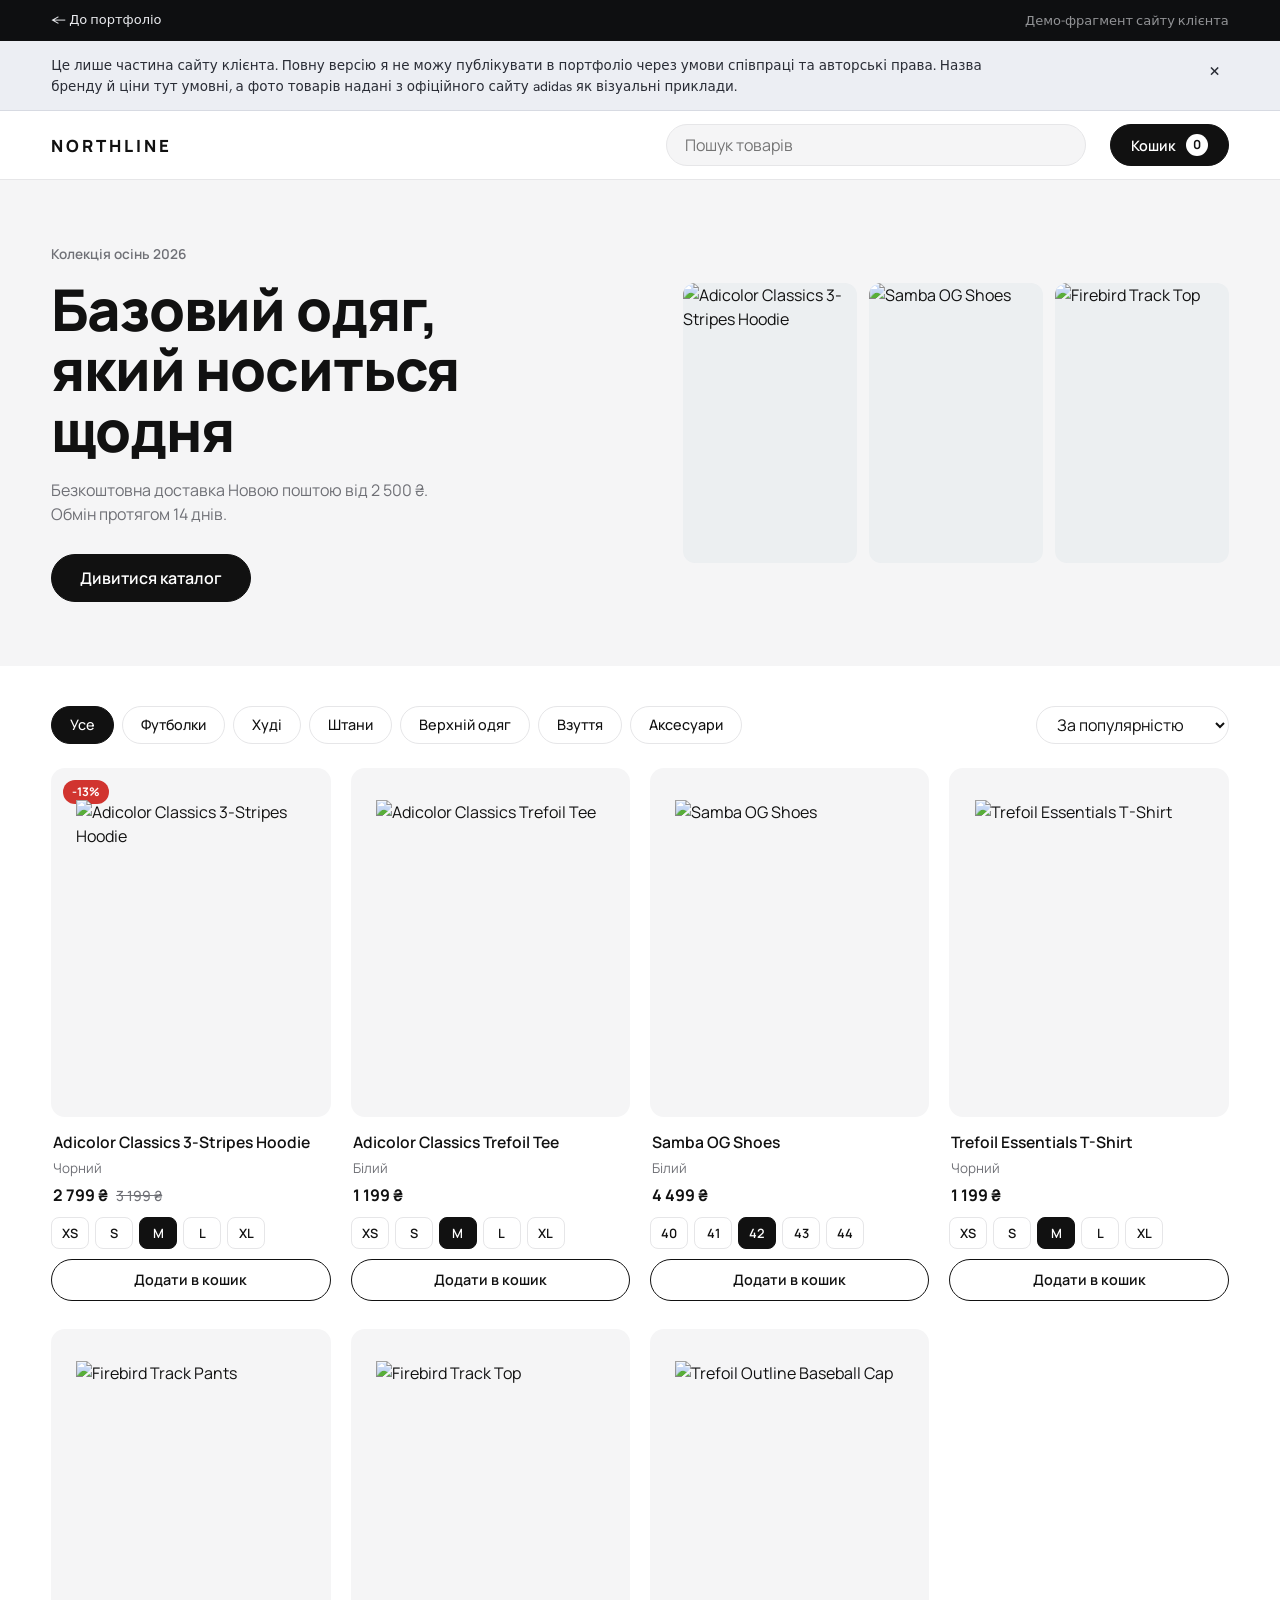
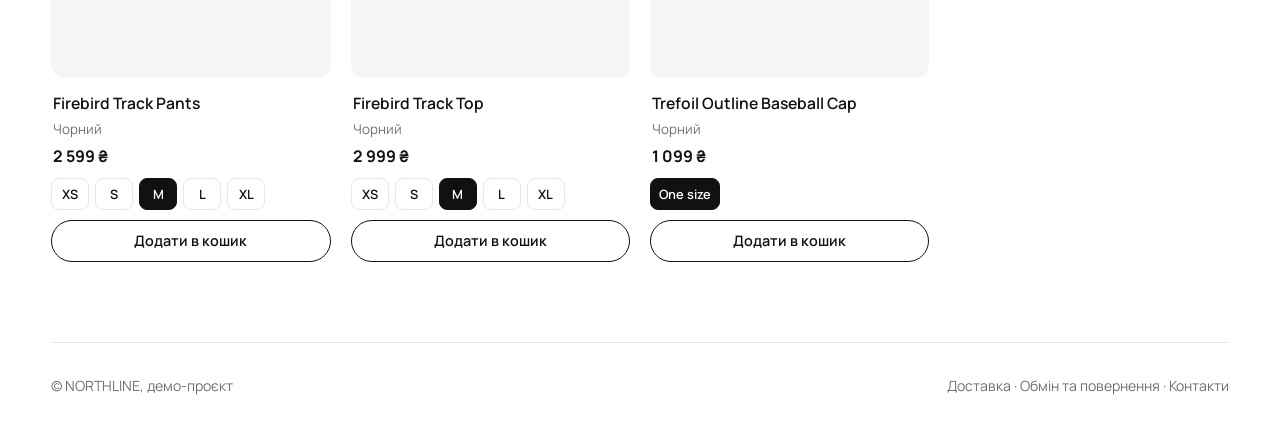
==== projects/shop.html @ 7f441cb2 "Add files via upload" ====
<!DOCTYPE html>
<html lang="uk">
<head>
<meta charset="UTF-8">
<meta name="viewport" content="width=device-width, initial-scale=1">
<title>NORTHLINE — інтернет-магазин одягу (демо-фрагмент)</title>
<link rel="preconnect" href="https://fonts.googleapis.com">
<link rel="preconnect" href="https://fonts.gstatic.com" crossorigin>
<link href="https://fonts.googleapis.com/css2?family=Hanken+Grotesk:wght@400;500;600&family=Manrope:wght@400;500;600;700;800&display=swap" rel="stylesheet">
<link rel="stylesheet" href="../css/demo.css">
<link rel="stylesheet" href="../css/shop.css">
</head>
<body>

<div class="demo-bar"><a href="../index.html#projects">← До портфоліо</a><span>Демо-фрагмент сайту клієнта</span></div>
<div class="demo-note" id="demoNote">
  <p>Це лише частина сайту клієнта. Повну версію я не можу публікувати в портфоліо через умови співпраці та авторські права. Назва бренду й ціни тут умовні, а фото товарів надані з офіційного сайту adidas як візуальні приклади.</p>
  <button data-close-note aria-label="Закрити">×</button>
</div>

<header class="shop-head">
  <div class="inner">
    <a class="logo" href="#">NORTHLINE</a>
    <label class="search"><span class="sr">Пошук</span><input type="search" id="q" placeholder="Пошук товарів"></label>
    <button class="cart-btn" id="openCart" aria-label="Відкрити кошик">Кошик <b id="cartCount">0</b></button>
  </div>
</header>

<section class="banner">
  <div class="inner">
    <div>
      <p class="kicker">Колекція осінь 2026</p>
      <h1>Базовий одяг,<br>який носиться щодня</h1>
      <p class="sub">Безкоштовна доставка Новою поштою від 2 500 ₴. Обмін протягом 14 днів.</p>
      <a href="#catalog" class="shop-btn">Дивитися каталог</a>
    </div>
    <div class="banner-art" id="bannerArt" aria-hidden="true"></div>
  </div>
</section>

<main class="inner" id="catalog">
  <div class="toolbar">
    <div class="cats" id="cats" role="tablist"></div>
    <label class="sort">
      <span class="sr">Сортування</span>
      <select id="sort">
        <option value="pop">За популярністю</option>
        <option value="asc">Спочатку дешевші</option>
        <option value="desc">Спочатку дорожчі</option>
      </select>
    </label>
  </div>
  <div class="grid" id="grid"></div>
  <p class="empty" id="empty" hidden>Нічого не знайдено. Спробуйте змінити запит.</p>
</main>

<footer class="shop-foot inner">
  <span>© NORTHLINE, демо-проєкт</span>
  <span>Доставка · Обмін та повернення · Контакти</span>
</footer>

<!-- Кошик -->
<div class="overlay" id="overlay"></div>
<aside class="drawer" id="drawer" aria-label="Кошик" aria-hidden="true">
  <div class="drawer-head"><h2>Кошик</h2><button id="closeCart" aria-label="Закрити кошик">×</button></div>
  <div class="ship">
    <div class="ship-txt" id="shipTxt"></div>
    <div class="ship-bar"><i id="shipBar"></i></div>
  </div>
  <ul class="items" id="items"></ul>
  <div class="drawer-foot">
    <div class="total"><span>Разом</span><b id="total">0 ₴</b></div>
    <button class="shop-btn full" id="checkout">Оформити замовлення</button>
  </div>
</aside>
<div class="toast" id="toast" role="status"></div>
<div class="product-modal" id="productModal" aria-hidden="true">
  <div class="product-dialog" role="dialog" aria-modal="true" aria-labelledby="productTitle">
    <button class="product-close" id="closeProduct" aria-label="Закрити перегляд товару">×</button>
    <div class="product-gallery">
      <div class="product-main"><img id="productMainImage" src="" alt=""></div>
      <div class="product-thumbs" id="productThumbs" aria-label="Додаткові фото товару"></div>
    </div>
    <div class="product-info">
      <p class="product-label" id="productLabel"></p>
      <h2 id="productTitle"></h2>
      <p class="product-price" id="productPrice"></p>
      <p class="product-size-label">Оберіть розмір</p>
      <div class="product-sizes" id="productSizes"></div>
      <button class="shop-btn full" id="addFromProduct">Додати в кошик</button>
    </div>
  </div>
</div>

<script src="../js/art.js"></script>
<script src="../js/demo.js"></script>
<script src="../js/shop.js"></script>
</body>
</html>
---- css/demo.css ----
/* Спільні стилі для демо-сторінок проєктів */
.demo-bar{position:sticky;top:0;z-index:200;display:flex;align-items:center;justify-content:space-between;gap:16px;padding:12px 4%;background:#0e0f11;color:#e9eaee;font:500 13px/1.2 'Hanken Grotesk',system-ui,sans-serif}
.demo-bar a{display:inline-flex;gap:8px;align-items:center;color:#e9eaee;border-bottom:1px solid transparent;transition:border-color .2s}
.demo-bar a:hover{border-color:#e9eaee}
.demo-bar span{opacity:.6}
.demo-note{position:relative;display:flex;gap:16px;align-items:flex-start;padding:14px 4%;background:#eceef3;color:#2a2d36;font:400 13.5px/1.55 'Hanken Grotesk',system-ui,sans-serif;border-bottom:1px solid #d7dae2}
.demo-note p{max-width:960px}
.demo-note button{margin-left:auto;flex:none;width:28px;height:28px;border:0;border-radius:50%;background:transparent;color:#2a2d36;font-size:20px;line-height:1;cursor:pointer}
.demo-note button:hover{background:rgba(0,0,0,.08)}
.demo-note.hide{display:none}
.demo-end{padding:48px 4%;text-align:center;font:400 14px/1.6 'Hanken Grotesk',system-ui,sans-serif;color:#777}
.demo-end a{color:inherit;border-bottom:1px solid currentColor}
@media(max-width:640px){.demo-bar span{display:none}}
---- css/shop.css ----
:root{--ink:#111;--muted:#6f7076;--line:#e6e6e8;--bg:#fff;--soft:#f5f5f6;--accent:#111;--sale:#d1342f}
*{box-sizing:border-box;margin:0;padding:0}
body{font-family:'Manrope',system-ui,sans-serif;color:var(--ink);background:var(--bg);line-height:1.5}
a{color:inherit;text-decoration:none}
button,input,select{font:inherit;color:inherit}
svg{display:block;width:100%;height:100%}
.inner{width:min(1240px,92%);margin-inline:auto}
.sr{position:absolute;width:1px;height:1px;overflow:hidden;clip:rect(0 0 0 0)}

.shop-head{position:sticky;top:44px;z-index:50;background:rgba(255,255,255,.92);backdrop-filter:blur(10px);border-bottom:1px solid var(--line)}
.shop-head .inner{display:flex;align-items:center;gap:24px;height:68px}
.logo{font-weight:800;letter-spacing:.18em;font-size:1.05rem}
.search{flex:1;max-width:420px;margin-left:auto}
.search input{width:100%;height:42px;border:1px solid var(--line);border-radius:99px;padding:0 18px;background:var(--soft);outline:none;transition:border-color .2s}
.search input:focus{border-color:var(--ink);background:#fff}
.cart-btn{height:42px;padding:0 20px;border-radius:99px;border:1px solid var(--ink);background:var(--ink);color:#fff;font-weight:600;font-size:.9rem;cursor:pointer;display:inline-flex;gap:10px;align-items:center}
.cart-btn b{background:#fff;color:var(--ink);min-width:22px;height:22px;border-radius:99px;display:grid;place-items:center;font-size:.78rem}

.banner{background:var(--soft)}
.banner .inner{display:grid;grid-template-columns:1.1fr 1fr;align-items:center;gap:32px;padding:64px 0}
.kicker{font-size:.85rem;font-weight:600;color:var(--muted);margin-bottom:14px}
.banner h1{font-size:clamp(2rem,4.6vw,3.6rem);font-weight:800;line-height:1.05;letter-spacing:-.02em;margin-bottom:18px}
.sub{color:var(--muted);max-width:42ch;margin-bottom:28px}
.shop-btn{display:inline-flex;align-items:center;justify-content:center;height:48px;padding:0 28px;border-radius:99px;background:var(--ink);color:#fff;border:1px solid var(--ink);font-weight:600;cursor:pointer;transition:background .2s,color .2s}
.shop-btn:hover{background:#fff;color:var(--ink)}
.shop-btn.full{width:100%}
.banner-art{display:flex;justify-content:center;gap:12px;height:280px;overflow:hidden}
.banner-art>div{flex:1 1 0;min-width:0;height:100%;overflow:hidden;border-radius:12px;background:#eceff1}
.banner-art img{display:block;width:100%;height:100%;object-fit:contain}

.toolbar{display:flex;gap:20px;align-items:center;justify-content:space-between;flex-wrap:wrap;padding:40px 0 24px}
.cats{display:flex;gap:8px;flex-wrap:wrap}
.cats button{height:38px;padding:0 18px;border-radius:99px;border:1px solid var(--line);background:#fff;font-weight:500;font-size:.9rem;cursor:pointer;transition:.2s}
.cats button:hover{border-color:var(--ink)}
.cats button.on{background:var(--ink);color:#fff;border-color:var(--ink)}
.sort select{height:38px;border:1px solid var(--line);border-radius:99px;padding:0 16px;background:#fff;cursor:pointer}

.grid{display:grid;grid-template-columns:repeat(4,1fr);gap:28px 20px}
.card{display:flex;flex-direction:column;min-width:0}
.product-view{border:0;background:transparent;text-align:left;cursor:pointer}
.pic{position:relative;aspect-ratio:4/5;background:var(--soft);border-radius:14px;overflow:hidden;padding:8% 10%}
.pic img{position:absolute;inset:9%;width:82%;height:82%;object-fit:contain}
.line .th img{position:absolute;inset:0;width:100%;height:100%;object-fit:cover}
.line .th{position:relative}
.pic .badge{position:absolute;top:12px;left:12px;background:var(--sale);color:#fff;font-size:.74rem;font-weight:700;padding:3px 9px;border-radius:99px}
.pic svg{transition:transform .6s cubic-bezier(.2,.7,.2,1)}
.card:hover .pic img,.product-view:focus-visible .pic img{transform:scale(1.04)}
.pic img{transition:transform .3s ease}
.product-view:focus-visible{outline:2px solid var(--ink);outline-offset:4px;border-radius:14px}
.meta{padding:14px 2px 0;display:flex;flex-direction:column;gap:3px}
.meta h3{font-size:.98rem;font-weight:600}
.meta .col{font-size:.84rem;color:var(--muted)}
.price{font-weight:700;margin-top:2px}
.price s{color:var(--muted);font-weight:500;margin-left:8px;font-size:.88rem}
.sizes{display:flex;gap:6px;flex-wrap:wrap;margin:10px 0}
.sizes button{min-width:38px;height:32px;padding:0 8px;border:1px solid var(--line);border-radius:8px;background:#fff;font-size:.8rem;font-weight:600;cursor:pointer;transition:.15s}
.sizes button:hover{border-color:var(--ink)}
.sizes button.on{background:var(--ink);color:#fff;border-color:var(--ink)}
.add{height:42px;border-radius:99px;border:1px solid var(--ink);background:#fff;font-weight:600;font-size:.9rem;cursor:pointer;transition:.2s}
.add:hover{background:var(--ink);color:#fff}
.empty{padding:60px 0;text-align:center;color:var(--muted)}

.shop-foot{display:flex;justify-content:space-between;gap:16px;flex-wrap:wrap;margin-top:80px;padding:32px 0;border-top:1px solid var(--line);color:var(--muted);font-size:.88rem}

/* Drawer */
.overlay{position:fixed;inset:0;background:rgba(0,0,0,.4);opacity:0;pointer-events:none;transition:opacity .3s;z-index:300}
.overlay.on{opacity:1;pointer-events:auto}
.drawer{position:fixed;top:0;right:0;bottom:0;width:min(440px,100%);background:#fff;z-index:301;display:flex;flex-direction:column;transform:translateX(100%);transition:transform .35s cubic-bezier(.2,.7,.2,1)}
.drawer.on{transform:none}
.drawer-head{display:flex;justify-content:space-between;align-items:center;padding:22px 24px;border-bottom:1px solid var(--line)}
.drawer-head h2{font-size:1.2rem}
.drawer-head button{width:36px;height:36px;border-radius:50%;border:1px solid var(--line);background:#fff;font-size:1.3rem;cursor:pointer}
.ship{padding:16px 24px;background:var(--soft);font-size:.86rem}
.ship-bar{height:4px;background:#dcdce0;border-radius:4px;margin-top:8px;overflow:hidden}
.ship-bar i{display:block;height:100%;width:0;background:var(--ink);transition:width .4s}
.items{list-style:none;flex:1;overflow:auto;padding:8px 24px}
.items .none{padding:48px 0;text-align:center;color:var(--muted)}
.line{display:grid;grid-template-columns:76px 1fr;gap:14px;padding:16px 0;border-bottom:1px solid var(--line)}
.line .th{background:var(--soft);border-radius:10px;padding:6px;aspect-ratio:1}
.line h4{font-size:.95rem;font-weight:600}
.line small{color:var(--muted)}
.line .row{display:flex;justify-content:space-between;align-items:center;margin-top:8px}
.qty{display:inline-flex;align-items:center;border:1px solid var(--line);border-radius:99px}
.qty button{width:30px;height:30px;border:0;background:transparent;font-size:1rem;cursor:pointer}
.qty span{min-width:22px;text-align:center;font-size:.9rem;font-weight:600}
.rm{border:0;background:none;color:var(--muted);font-size:.8rem;cursor:pointer;text-decoration:underline;margin-left:10px}
.drawer-foot{padding:20px 24px 24px;border-top:1px solid var(--line)}
.total{display:flex;justify-content:space-between;font-size:1.1rem;margin-bottom:16px}

.toast{position:fixed;left:50%;bottom:28px;transform:translate(-50%,20px);background:var(--ink);color:#fff;padding:13px 22px;border-radius:99px;font-size:.9rem;opacity:0;pointer-events:none;transition:.3s;z-index:400;max-width:90%;text-align:center}
.toast.on{opacity:1;transform:translate(-50%,0)}

/* Product details */
.product-modal{position:fixed;inset:0;z-index:500;display:grid;place-items:center;padding:24px;background:rgba(17,17,17,.52);opacity:0;pointer-events:none;transition:opacity .25s}
.product-modal.on{opacity:1;pointer-events:auto}
.product-dialog{position:relative;display:grid;grid-template-columns:minmax(0,1.2fr) minmax(260px,.8fr);gap:32px;width:min(940px,100%);max-height:min(760px,calc(100vh - 48px));overflow:auto;padding:32px;background:#fff;border-radius:20px;box-shadow:0 24px 80px rgba(0,0,0,.24)}
.product-close{position:absolute;top:14px;right:14px;z-index:1;width:38px;height:38px;border:1px solid var(--line);border-radius:50%;background:#fff;font-size:1.45rem;line-height:1;cursor:pointer}
.product-main{aspect-ratio:1;background:var(--soft);border-radius:14px;overflow:hidden}
.product-main img{display:block;width:100%;height:100%;object-fit:contain;padding:8%}
.product-thumbs{display:flex;gap:10px;margin-top:12px}
.product-thumbs button{width:70px;aspect-ratio:1;border:1px solid var(--line);border-radius:9px;background:var(--soft);overflow:hidden;cursor:pointer}
.product-thumbs button.on{border:2px solid var(--ink)}
.product-thumbs img{display:block;width:100%;height:100%;object-fit:contain;padding:5px}
.product-info{display:flex;flex-direction:column;align-items:stretch;justify-content:center}
.product-label,.product-size-label{color:var(--muted);font-size:.9rem}
.product-info h2{margin:7px 0;font-size:clamp(1.4rem,3vw,2rem);line-height:1.15}
.product-price{font-size:1.25rem;font-weight:800;margin:4px 0 24px}
.product-size-label{margin-bottom:9px}
.product-sizes{display:flex;flex-wrap:wrap;gap:8px;margin-bottom:24px}
.product-sizes button{min-width:42px;height:36px;padding:0 10px;border:1px solid var(--line);border-radius:8px;background:#fff;font-size:.84rem;font-weight:600;cursor:pointer}
.product-sizes button.on{border-color:var(--ink);background:var(--ink);color:#fff}

@media(max-width:1000px){.grid{grid-template-columns:repeat(3,1fr)}}
@media(max-width:760px){
  .grid{grid-template-columns:repeat(2,1fr);gap:24px 14px}
  .banner .inner{grid-template-columns:1fr;padding:44px 0}
  .banner-art{height:200px}
  .search{display:none}
  .cart-btn{margin-left:auto}
  .product-modal{padding:12px}
  .product-dialog{grid-template-columns:1fr;gap:20px;max-height:calc(100vh - 24px);padding:48px 20px 20px}
  .product-main{max-height:45vh}
}
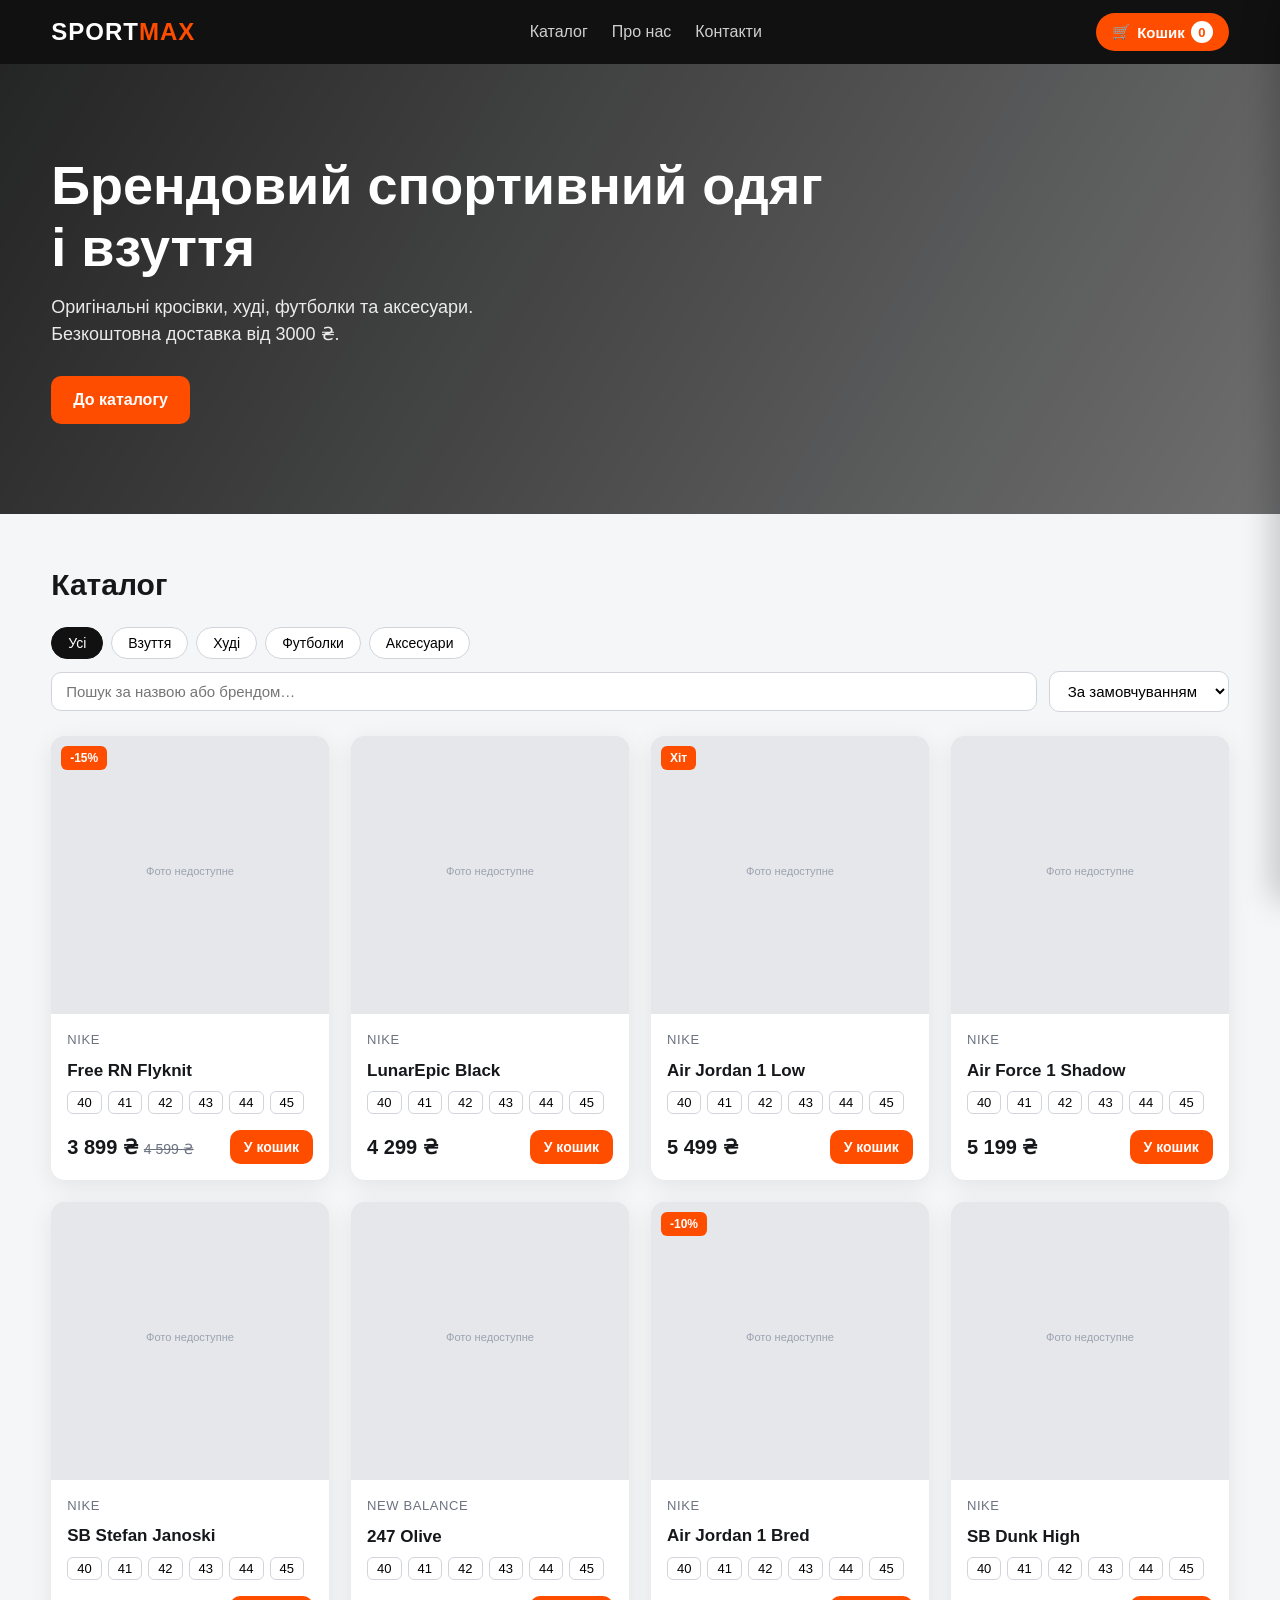
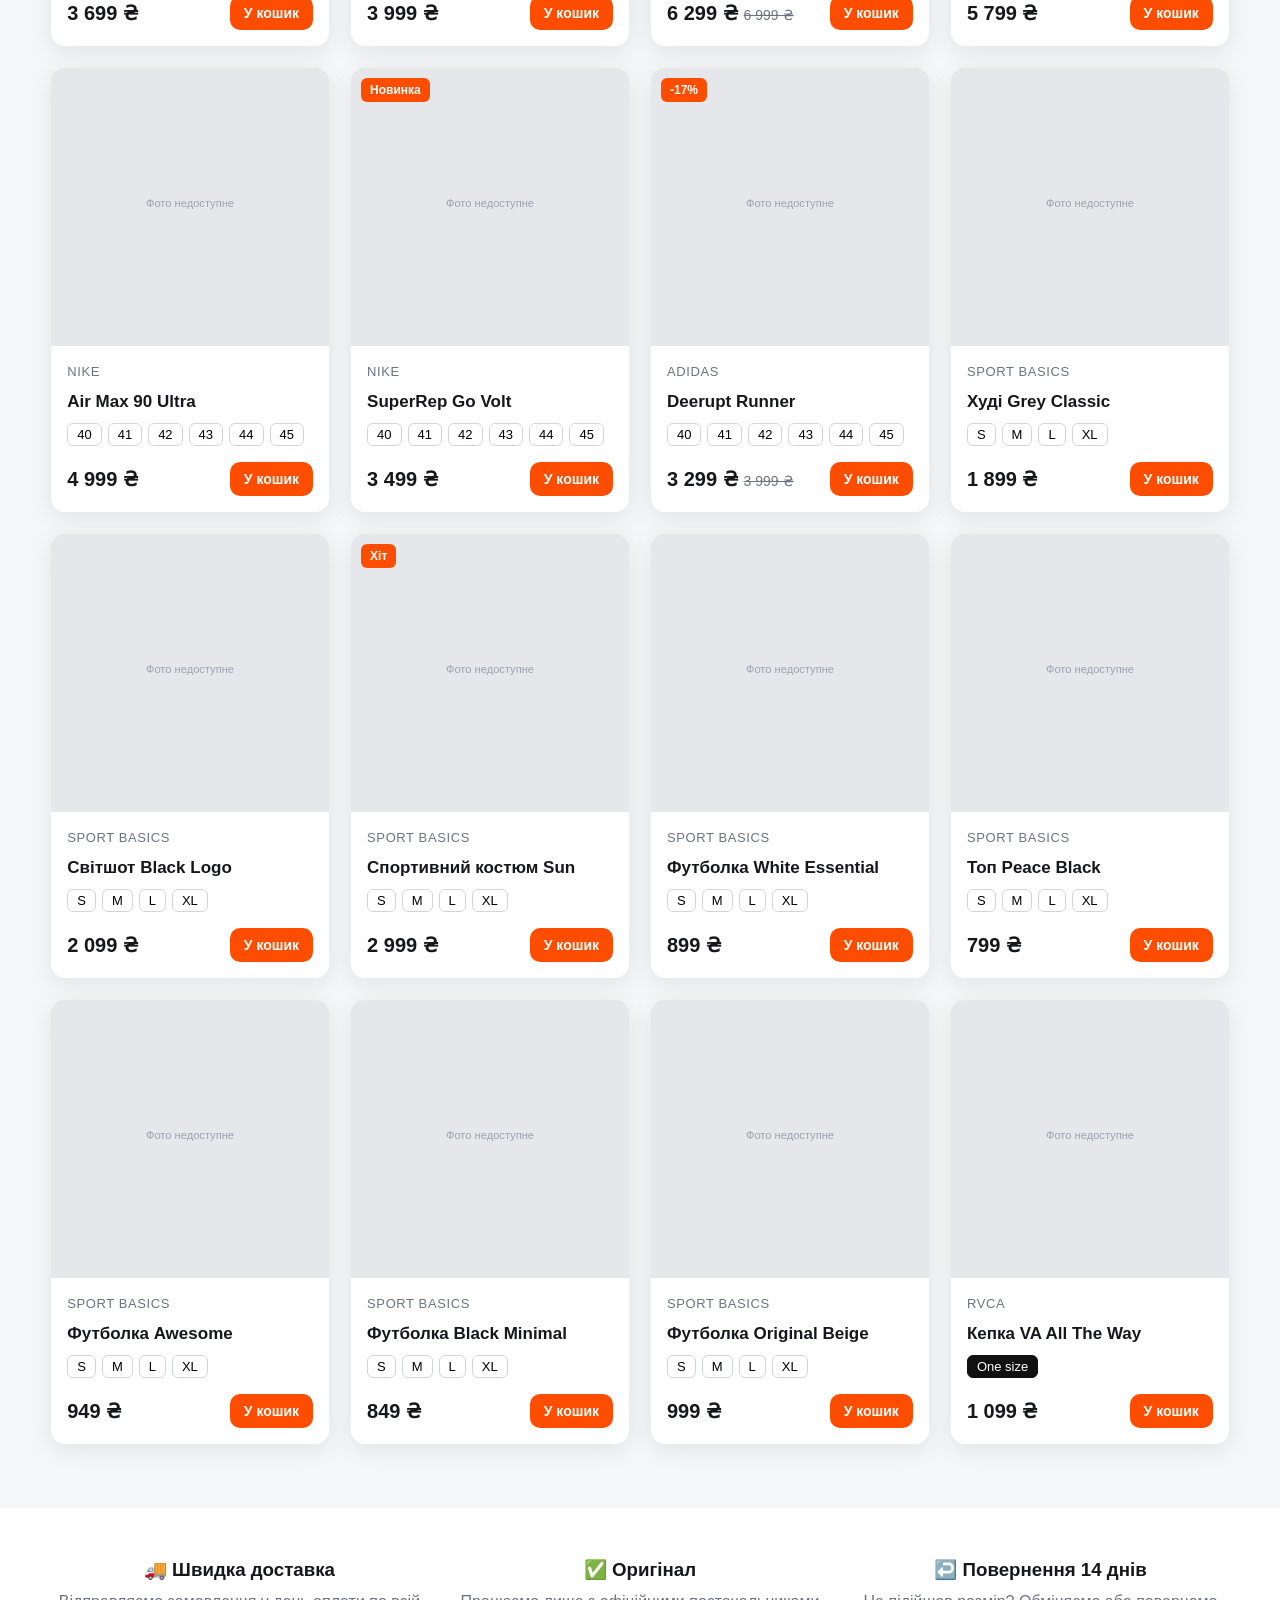
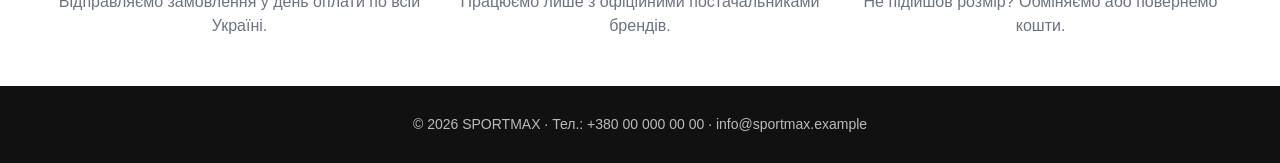
==== commit 84942d4d: "Refactor shop.html for SPORTMAX branding" ====
--- a/projects/shop.html
+++ b/projects/shop.html
@@ -1,99 +1,92 @@
 <!DOCTYPE html>
 <html lang="uk">
 <head>
-<meta charset="UTF-8">
-<meta name="viewport" content="width=device-width, initial-scale=1">
-<title>NORTHLINE — інтернет-магазин одягу (демо-фрагмент)</title>
-<link rel="preconnect" href="https://fonts.googleapis.com">
-<link rel="preconnect" href="https://fonts.gstatic.com" crossorigin>
-<link href="https://fonts.googleapis.com/css2?family=Hanken+Grotesk:wght@400;500;600&family=Manrope:wght@400;500;600;700;800&display=swap" rel="stylesheet">
-<link rel="stylesheet" href="../css/demo.css">
-<link rel="stylesheet" href="../css/shop.css">
+  <meta charset="UTF-8">
+  <meta name="viewport" content="width=device-width, initial-scale=1">
+  <title>SPORTMAX — брендовий спортивний одяг</title>
+  <link rel="stylesheet" href="../css/demo.css">
+  <link rel="stylesheet" href="../css/shop.css">
 </head>
 <body>
+  <header class="header">
+    <div class="container header__inner">
+      <a href="#" class="logo">SPORT<span>MAX</span></a>
+      <nav class="nav">
+        <a href="#catalog">Каталог</a>
+        <a href="#about">Про нас</a>
+        <a href="#contacts">Контакти</a>
+      </nav>
+      <button class="cart-btn" id="openCart" aria-label="Відкрити кошик">
+        🛒 <span>Кошик</span> <b id="cartCount">0</b>
+      </button>
+    </div>
+  </header>
 
-<div class="demo-bar"><a href="../index.html#projects">← До портфоліо</a><span>Демо-фрагмент сайту клієнта</span></div>
-<div class="demo-note" id="demoNote">
-  <p>Це лише частина сайту клієнта. Повну версію я не можу публікувати в портфоліо через умови співпраці та авторські права. Назва бренду й ціни тут умовні, а фото товарів надані з офіційного сайту adidas як візуальні приклади.</p>
-  <button data-close-note aria-label="Закрити">×</button>
-</div>
+  <section class="hero">
+    <div class="container hero__inner">
+      <h1>Брендовий спортивний одяг <br>і взуття</h1>
+      <p>Оригінальні кросівки, худі, футболки та аксесуари. Безкоштовна доставка від 3000 ₴.</p>
+      <a href="#catalog" class="btn btn--primary">До каталогу</a>
+    </div>
+  </section>
 
-<header class="shop-head">
-  <div class="inner">
-    <a class="logo" href="#">NORTHLINE</a>
-    <label class="search"><span class="sr">Пошук</span><input type="search" id="q" placeholder="Пошук товарів"></label>
-    <button class="cart-btn" id="openCart" aria-label="Відкрити кошик">Кошик <b id="cartCount">0</b></button>
-  </div>
-</header>
+  <main class="container" id="catalog">
+    <h2 class="section-title">Каталог</h2>
 
-<section class="banner">
-  <div class="inner">
-    <div>
-      <p class="kicker">Колекція осінь 2026</p>
-      <h1>Базовий одяг,<br>який носиться щодня</h1>
-      <p class="sub">Безкоштовна доставка Новою поштою від 2 500 ₴. Обмін протягом 14 днів.</p>
-      <a href="#catalog" class="shop-btn">Дивитися каталог</a>
+    <div class="toolbar">
+      <div class="filters" id="filters"></div>
+      <input type="search" id="search" placeholder="Пошук за назвою або брендом…">
+      <select id="sort">
+        <option value="default">За замовчуванням</option>
+        <option value="asc">Ціна: від низької</option>
+        <option value="desc">Ціна: від високої</option>
+        <option value="name">За назвою</option>
+      </select>
     </div>
-    <div class="banner-art" id="bannerArt" aria-hidden="true"></div>
-  </div>
-</section>
 
-<main class="inner" id="catalog">
-  <div class="toolbar">
-    <div class="cats" id="cats" role="tablist"></div>
-    <label class="sort">
-      <span class="sr">Сортування</span>
-      <select id="sort">
-        <option value="pop">За популярністю</option>
-        <option value="asc">Спочатку дешевші</option>
-        <option value="desc">Спочатку дорожчі</option>
-      </select>
-    </label>
-  </div>
-  <div class="grid" id="grid"></div>
-  <p class="empty" id="empty" hidden>Нічого не знайдено. Спробуйте змінити запит.</p>
-</main>
+    <div class="grid" id="products"></div>
+    <p class="empty" id="empty" hidden>Нічого не знайдено 😕</p>
+  </main>
 
-<footer class="shop-foot inner">
-  <span>© NORTHLINE, демо-проєкт</span>
-  <span>Доставка · Обмін та повернення · Контакти</span>
-</footer>
+  <section class="about" id="about">
+    <div class="container about__grid">
+      <div><h3>🚚 Швидка доставка</h3><p>Відправляємо замовлення у день оплати по всій Україні.</p></div>
+      <div><h3>✅ Оригінал</h3><p>Працюємо лише з офіційними постачальниками брендів.</p></div>
+      <div><h3>↩️ Повернення 14 днів</h3><p>Не підійшов розмір? Обміняємо або повернемо кошти.</p></div>
+    </div>
+  </section>
 
-<!-- Кошик -->
-<div class="overlay" id="overlay"></div>
-<aside class="drawer" id="drawer" aria-label="Кошик" aria-hidden="true">
-  <div class="drawer-head"><h2>Кошик</h2><button id="closeCart" aria-label="Закрити кошик">×</button></div>
-  <div class="ship">
-    <div class="ship-txt" id="shipTxt"></div>
-    <div class="ship-bar"><i id="shipBar"></i></div>
-  </div>
-  <ul class="items" id="items"></ul>
-  <div class="drawer-foot">
-    <div class="total"><span>Разом</span><b id="total">0 ₴</b></div>
-    <button class="shop-btn full" id="checkout">Оформити замовлення</button>
-  </div>
-</aside>
-<div class="toast" id="toast" role="status"></div>
-<div class="product-modal" id="productModal" aria-hidden="true">
-  <div class="product-dialog" role="dialog" aria-modal="true" aria-labelledby="productTitle">
-    <button class="product-close" id="closeProduct" aria-label="Закрити перегляд товару">×</button>
-    <div class="product-gallery">
-      <div class="product-main"><img id="productMainImage" src="" alt=""></div>
-      <div class="product-thumbs" id="productThumbs" aria-label="Додаткові фото товару"></div>
+  <footer class="footer" id="contacts">
+    <div class="container">
+      <p>© <span id="year"></span> SPORTMAX · Тел.: +380 00 000 00 00 · info@sportmax.example</p>
     </div>
-    <div class="product-info">
-      <p class="product-label" id="productLabel"></p>
-      <h2 id="productTitle"></h2>
-      <p class="product-price" id="productPrice"></p>
-      <p class="product-size-label">Оберіть розмір</p>
-      <div class="product-sizes" id="productSizes"></div>
-      <button class="shop-btn full" id="addFromProduct">Додати в кошик</button>
+  </footer>
+
+  <div class="overlay" id="overlay" hidden></div>
+
+  <aside class="cart" id="cart" aria-hidden="true">
+    <div class="cart__head">
+      <h3>Ваш кошик</h3>
+      <button class="icon-btn" id="closeCart" aria-label="Закрити">✕</button>
+    </div>
+    <div class="cart__items" id="cartItems"></div>
+    <div class="cart__foot">
+      <div class="cart__total">Разом: <b id="cartTotal">0 ₴</b></div>
+      <button class="btn btn--primary btn--block" id="checkoutBtn">Оформити замовлення</button>
+      <button class="btn btn--ghost btn--block" id="clearCart">Очистити кошик</button>
+    </div>
+  </aside>
+
+  <div class="modal" id="modal" hidden>
+    <div class="modal__box">
+      <button class="icon-btn modal__close" id="closeModal" aria-label="Закрити">✕</button>
+      <div id="modalContent"></div>
     </div>
   </div>
-</div>
 
-<script src="../js/art.js"></script>
-<script src="../js/demo.js"></script>
-<script src="../js/shop.js"></script>
+  <div class="toast" id="toast" role="status"></div>
+
+  <script src="../js/demo.js"></script>
+  <script src="../js/shop.js"></script>
 </body>
 </html>
--- a/css/shop.css
+++ b/css/shop.css
@@ -1,123 +1,120 @@
-:root{--ink:#111;--muted:#6f7076;--line:#e6e6e8;--bg:#fff;--soft:#f5f5f6;--accent:#111;--sale:#d1342f}
-*{box-sizing:border-box;margin:0;padding:0}
-body{font-family:'Manrope',system-ui,sans-serif;color:var(--ink);background:var(--bg);line-height:1.5}
-a{color:inherit;text-decoration:none}
-button,input,select{font:inherit;color:inherit}
-svg{display:block;width:100%;height:100%}
-.inner{width:min(1240px,92%);margin-inline:auto}
-.sr{position:absolute;width:1px;height:1px;overflow:hidden;clip:rect(0 0 0 0)}
+:root {
+  --bg: #f5f6f8;
+  --card: #fff;
+  --text: #15171a;
+  --muted: #6b7280;
+  --accent: #ff4d00;
+  --accent-dark: #d93f00;
+  --dark: #111;
+  --radius: 14px;
+  --shadow: 0 6px 24px rgba(0, 0, 0, .08);
+}
 
-.shop-head{position:sticky;top:44px;z-index:50;background:rgba(255,255,255,.92);backdrop-filter:blur(10px);border-bottom:1px solid var(--line)}
-.shop-head .inner{display:flex;align-items:center;gap:24px;height:68px}
-.logo{font-weight:800;letter-spacing:.18em;font-size:1.05rem}
-.search{flex:1;max-width:420px;margin-left:auto}
-.search input{width:100%;height:42px;border:1px solid var(--line);border-radius:99px;padding:0 18px;background:var(--soft);outline:none;transition:border-color .2s}
-.search input:focus{border-color:var(--ink);background:#fff}
-.cart-btn{height:42px;padding:0 20px;border-radius:99px;border:1px solid var(--ink);background:var(--ink);color:#fff;font-weight:600;font-size:.9rem;cursor:pointer;display:inline-flex;gap:10px;align-items:center}
-.cart-btn b{background:#fff;color:var(--ink);min-width:22px;height:22px;border-radius:99px;display:grid;place-items:center;font-size:.78rem}
+* { box-sizing: border-box; margin: 0; padding: 0; }
+html { scroll-behavior: smooth; }
+body { font-family: "Segoe UI", Roboto, Arial, sans-serif; background: var(--bg); color: var(--text); line-height: 1.5; }
+img { max-width: 100%; display: block; }
+a { color: inherit; text-decoration: none; }
+[hidden] { display: none !important; }
+.container { width: min(1200px, 92%); margin: 0 auto; }
 
-.banner{background:var(--soft)}
-.banner .inner{display:grid;grid-template-columns:1.1fr 1fr;align-items:center;gap:32px;padding:64px 0}
-.kicker{font-size:.85rem;font-weight:600;color:var(--muted);margin-bottom:14px}
-.banner h1{font-size:clamp(2rem,4.6vw,3.6rem);font-weight:800;line-height:1.05;letter-spacing:-.02em;margin-bottom:18px}
-.sub{color:var(--muted);max-width:42ch;margin-bottom:28px}
-.shop-btn{display:inline-flex;align-items:center;justify-content:center;height:48px;padding:0 28px;border-radius:99px;background:var(--ink);color:#fff;border:1px solid var(--ink);font-weight:600;cursor:pointer;transition:background .2s,color .2s}
-.shop-btn:hover{background:#fff;color:var(--ink)}
-.shop-btn.full{width:100%}
-.banner-art{display:flex;justify-content:center;gap:12px;height:280px;overflow:hidden}
-.banner-art>div{flex:1 1 0;min-width:0;height:100%;overflow:hidden;border-radius:12px;background:#eceff1}
-.banner-art img{display:block;width:100%;height:100%;object-fit:contain}
+/* Header */
+.header { position: sticky; top: 0; z-index: 50; background: var(--dark); color: #fff; }
+.header__inner { display: flex; align-items: center; justify-content: space-between; gap: 20px; height: 64px; }
+.logo { font-weight: 900; font-size: 24px; letter-spacing: 1px; }
+.logo span { color: var(--accent); }
+.nav { display: flex; gap: 24px; }
+.nav a { opacity: .8; transition: .2s; }
+.nav a:hover { opacity: 1; color: var(--accent); }
+.cart-btn { background: var(--accent); color: #fff; border: 0; border-radius: 999px; padding: 8px 16px; font-size: 15px; font-weight: 600; cursor: pointer; display: flex; align-items: center; gap: 6px; }
+.cart-btn:hover { background: var(--accent-dark); }
+.cart-btn b { background: #fff; color: var(--accent); border-radius: 999px; min-width: 22px; height: 22px; display: inline-grid; place-items: center; font-size: 13px; }
 
-.toolbar{display:flex;gap:20px;align-items:center;justify-content:space-between;flex-wrap:wrap;padding:40px 0 24px}
-.cats{display:flex;gap:8px;flex-wrap:wrap}
-.cats button{height:38px;padding:0 18px;border-radius:99px;border:1px solid var(--line);background:#fff;font-weight:500;font-size:.9rem;cursor:pointer;transition:.2s}
-.cats button:hover{border-color:var(--ink)}
-.cats button.on{background:var(--ink);color:#fff;border-color:var(--ink)}
-.sort select{height:38px;border:1px solid var(--line);border-radius:99px;padding:0 16px;background:#fff;cursor:pointer}
+/* Hero */
+.hero { background: linear-gradient(120deg, rgba(0,0,0,.85), rgba(0,0,0,.55)), url("https://images.unsplash.com/photo-1542291026-7eec264c27ff?w=1600&q=70") center/cover; color: #fff; padding: 90px 0; }
+.hero h1 { font-size: clamp(30px, 5vw, 54px); line-height: 1.15; margin-bottom: 16px; }
+.hero p { max-width: 520px; font-size: 18px; opacity: .9; margin-bottom: 28px; }
 
-.grid{display:grid;grid-template-columns:repeat(4,1fr);gap:28px 20px}
-.card{display:flex;flex-direction:column;min-width:0}
-.product-view{border:0;background:transparent;text-align:left;cursor:pointer}
-.pic{position:relative;aspect-ratio:4/5;background:var(--soft);border-radius:14px;overflow:hidden;padding:8% 10%}
-.pic img{position:absolute;inset:9%;width:82%;height:82%;object-fit:contain}
-.line .th img{position:absolute;inset:0;width:100%;height:100%;object-fit:cover}
-.line .th{position:relative}
-.pic .badge{position:absolute;top:12px;left:12px;background:var(--sale);color:#fff;font-size:.74rem;font-weight:700;padding:3px 9px;border-radius:99px}
-.pic svg{transition:transform .6s cubic-bezier(.2,.7,.2,1)}
-.card:hover .pic img,.product-view:focus-visible .pic img{transform:scale(1.04)}
-.pic img{transition:transform .3s ease}
-.product-view:focus-visible{outline:2px solid var(--ink);outline-offset:4px;border-radius:14px}
-.meta{padding:14px 2px 0;display:flex;flex-direction:column;gap:3px}
-.meta h3{font-size:.98rem;font-weight:600}
-.meta .col{font-size:.84rem;color:var(--muted)}
-.price{font-weight:700;margin-top:2px}
-.price s{color:var(--muted);font-weight:500;margin-left:8px;font-size:.88rem}
-.sizes{display:flex;gap:6px;flex-wrap:wrap;margin:10px 0}
-.sizes button{min-width:38px;height:32px;padding:0 8px;border:1px solid var(--line);border-radius:8px;background:#fff;font-size:.8rem;font-weight:600;cursor:pointer;transition:.15s}
-.sizes button:hover{border-color:var(--ink)}
-.sizes button.on{background:var(--ink);color:#fff;border-color:var(--ink)}
-.add{height:42px;border-radius:99px;border:1px solid var(--ink);background:#fff;font-weight:600;font-size:.9rem;cursor:pointer;transition:.2s}
-.add:hover{background:var(--ink);color:#fff}
-.empty{padding:60px 0;text-align:center;color:var(--muted)}
+/* Buttons */
+.btn { display: inline-block; border: 0; border-radius: 10px; padding: 12px 22px; font-size: 16px; font-weight: 600; cursor: pointer; transition: .2s; }
+.btn--primary { background: var(--accent); color: #fff; }
+.btn--primary:hover { background: var(--accent-dark); }
+.btn--ghost { background: transparent; color: var(--muted); border: 1px solid #d1d5db; }
+.btn--ghost:hover { background: #f3f4f6; }
+.btn--block { width: 100%; margin-top: 8px; }
+.icon-btn { background: none; border: 0; font-size: 20px; cursor: pointer; color: inherit; }
 
-.shop-foot{display:flex;justify-content:space-between;gap:16px;flex-wrap:wrap;margin-top:80px;padding:32px 0;border-top:1px solid var(--line);color:var(--muted);font-size:.88rem}
+/* Catalog */
+.section-title { font-size: 30px; margin: 48px 0 20px; }
+.toolbar { display: flex; flex-wrap: wrap; gap: 12px; align-items: center; margin-bottom: 24px; }
+.filters { display: flex; flex-wrap: wrap; gap: 8px; flex: 1 1 100%; }
+.chip { border: 1px solid #d1d5db; background: #fff; padding: 7px 16px; border-radius: 999px; cursor: pointer; font-size: 14px; transition: .2s; }
+.chip:hover { border-color: var(--accent); }
+.chip.active { background: var(--dark); color: #fff; border-color: var(--dark); }
+.toolbar input, .toolbar select { padding: 10px 14px; border: 1px solid #d1d5db; border-radius: 10px; font-size: 15px; background: #fff; }
+.toolbar input { flex: 1 1 260px; }
 
-/* Drawer */
-.overlay{position:fixed;inset:0;background:rgba(0,0,0,.4);opacity:0;pointer-events:none;transition:opacity .3s;z-index:300}
-.overlay.on{opacity:1;pointer-events:auto}
-.drawer{position:fixed;top:0;right:0;bottom:0;width:min(440px,100%);background:#fff;z-index:301;display:flex;flex-direction:column;transform:translateX(100%);transition:transform .35s cubic-bezier(.2,.7,.2,1)}
-.drawer.on{transform:none}
-.drawer-head{display:flex;justify-content:space-between;align-items:center;padding:22px 24px;border-bottom:1px solid var(--line)}
-.drawer-head h2{font-size:1.2rem}
-.drawer-head button{width:36px;height:36px;border-radius:50%;border:1px solid var(--line);background:#fff;font-size:1.3rem;cursor:pointer}
-.ship{padding:16px 24px;background:var(--soft);font-size:.86rem}
-.ship-bar{height:4px;background:#dcdce0;border-radius:4px;margin-top:8px;overflow:hidden}
-.ship-bar i{display:block;height:100%;width:0;background:var(--ink);transition:width .4s}
-.items{list-style:none;flex:1;overflow:auto;padding:8px 24px}
-.items .none{padding:48px 0;text-align:center;color:var(--muted)}
-.line{display:grid;grid-template-columns:76px 1fr;gap:14px;padding:16px 0;border-bottom:1px solid var(--line)}
-.line .th{background:var(--soft);border-radius:10px;padding:6px;aspect-ratio:1}
-.line h4{font-size:.95rem;font-weight:600}
-.line small{color:var(--muted)}
-.line .row{display:flex;justify-content:space-between;align-items:center;margin-top:8px}
-.qty{display:inline-flex;align-items:center;border:1px solid var(--line);border-radius:99px}
-.qty button{width:30px;height:30px;border:0;background:transparent;font-size:1rem;cursor:pointer}
-.qty span{min-width:22px;text-align:center;font-size:.9rem;font-weight:600}
-.rm{border:0;background:none;color:var(--muted);font-size:.8rem;cursor:pointer;text-decoration:underline;margin-left:10px}
-.drawer-foot{padding:20px 24px 24px;border-top:1px solid var(--line)}
-.total{display:flex;justify-content:space-between;font-size:1.1rem;margin-bottom:16px}
+.grid { display: grid; grid-template-columns: repeat(auto-fill, minmax(250px, 1fr)); gap: 22px; }
+.card { background: var(--card); border-radius: var(--radius); overflow: hidden; box-shadow: var(--shadow); display: flex; flex-direction: column; transition: transform .2s; }
+.card:hover { transform: translateY(-4px); }
+.card__img { aspect-ratio: 1; background: #e5e7eb; overflow: hidden; position: relative; }
+.card__img img { width: 100%; height: 100%; object-fit: cover; transition: transform .4s; }
+.card:hover .card__img img { transform: scale(1.06); }
+.card__badge { position: absolute; top: 10px; left: 10px; background: var(--accent); color: #fff; font-size: 12px; font-weight: 700; padding: 3px 9px; border-radius: 6px; }
+.card__body { padding: 16px; display: flex; flex-direction: column; gap: 8px; flex: 1; }
+.card__brand { color: var(--muted); font-size: 13px; text-transform: uppercase; letter-spacing: .6px; }
+.card__title { font-size: 17px; font-weight: 600; }
+.card__sizes { display: flex; flex-wrap: wrap; gap: 6px; }
+.size { border: 1px solid #d1d5db; background: #fff; border-radius: 6px; padding: 3px 9px; font-size: 13px; cursor: pointer; }
+.size.active { background: var(--dark); color: #fff; border-color: var(--dark); }
+.card__foot { margin-top: auto; display: flex; align-items: center; justify-content: space-between; gap: 8px; padding-top: 8px; }
+.price { font-size: 20px; font-weight: 800; }
+.price s { color: var(--muted); font-size: 14px; font-weight: 400; margin-left: 6px; }
+.card .btn { padding: 9px 14px; font-size: 14px; }
+.empty { text-align: center; padding: 40px; color: var(--muted); font-size: 18px; }
 
-.toast{position:fixed;left:50%;bottom:28px;transform:translate(-50%,20px);background:var(--ink);color:#fff;padding:13px 22px;border-radius:99px;font-size:.9rem;opacity:0;pointer-events:none;transition:.3s;z-index:400;max-width:90%;text-align:center}
-.toast.on{opacity:1;transform:translate(-50%,0)}
+/* About / footer */
+.about { margin-top: 64px; background: #fff; padding: 48px 0; }
+.about__grid { display: grid; grid-template-columns: repeat(auto-fit, minmax(240px, 1fr)); gap: 24px; text-align: center; }
+.about h3 { margin-bottom: 6px; }
+.about p { color: var(--muted); }
+.footer { background: var(--dark); color: #bbb; text-align: center; padding: 28px 0; font-size: 14px; }
 
-/* Product details */
-.product-modal{position:fixed;inset:0;z-index:500;display:grid;place-items:center;padding:24px;background:rgba(17,17,17,.52);opacity:0;pointer-events:none;transition:opacity .25s}
-.product-modal.on{opacity:1;pointer-events:auto}
-.product-dialog{position:relative;display:grid;grid-template-columns:minmax(0,1.2fr) minmax(260px,.8fr);gap:32px;width:min(940px,100%);max-height:min(760px,calc(100vh - 48px));overflow:auto;padding:32px;background:#fff;border-radius:20px;box-shadow:0 24px 80px rgba(0,0,0,.24)}
-.product-close{position:absolute;top:14px;right:14px;z-index:1;width:38px;height:38px;border:1px solid var(--line);border-radius:50%;background:#fff;font-size:1.45rem;line-height:1;cursor:pointer}
-.product-main{aspect-ratio:1;background:var(--soft);border-radius:14px;overflow:hidden}
-.product-main img{display:block;width:100%;height:100%;object-fit:contain;padding:8%}
-.product-thumbs{display:flex;gap:10px;margin-top:12px}
-.product-thumbs button{width:70px;aspect-ratio:1;border:1px solid var(--line);border-radius:9px;background:var(--soft);overflow:hidden;cursor:pointer}
-.product-thumbs button.on{border:2px solid var(--ink)}
-.product-thumbs img{display:block;width:100%;height:100%;object-fit:contain;padding:5px}
-.product-info{display:flex;flex-direction:column;align-items:stretch;justify-content:center}
-.product-label,.product-size-label{color:var(--muted);font-size:.9rem}
-.product-info h2{margin:7px 0;font-size:clamp(1.4rem,3vw,2rem);line-height:1.15}
-.product-price{font-size:1.25rem;font-weight:800;margin:4px 0 24px}
-.product-size-label{margin-bottom:9px}
-.product-sizes{display:flex;flex-wrap:wrap;gap:8px;margin-bottom:24px}
-.product-sizes button{min-width:42px;height:36px;padding:0 10px;border:1px solid var(--line);border-radius:8px;background:#fff;font-size:.84rem;font-weight:600;cursor:pointer}
-.product-sizes button.on{border-color:var(--ink);background:var(--ink);color:#fff}
+/* Cart drawer */
+.overlay { position: fixed; inset: 0; background: rgba(0, 0, 0, .5); z-index: 90; }
+.cart { position: fixed; top: 0; right: 0; height: 100%; width: min(420px, 100%); background: #fff; z-index: 100; display: flex; flex-direction: column; transform: translateX(100%); transition: transform .3s; box-shadow: -8px 0 30px rgba(0,0,0,.2); }
+.cart.open { transform: none; }
+.cart__head { display: flex; justify-content: space-between; align-items: center; padding: 18px 20px; border-bottom: 1px solid #eee; }
+.cart__items { flex: 1; overflow-y: auto; padding: 12px 20px; }
+.cart__empty { text-align: center; color: var(--muted); margin-top: 40px; }
+.cart-item { display: grid; grid-template-columns: 72px 1fr auto; gap: 12px; padding: 12px 0; border-bottom: 1px solid #f0f0f0; }
+.cart-item img { width: 72px; height: 72px; object-fit: cover; border-radius: 10px; }
+.cart-item__title { font-weight: 600; font-size: 15px; }
+.cart-item__meta { color: var(--muted); font-size: 13px; }
+.qty { display: inline-flex; align-items: center; gap: 8px; margin-top: 6px; }
+.qty button { width: 26px; height: 26px; border-radius: 6px; border: 1px solid #d1d5db; background: #fff; cursor: pointer; }
+.cart-item__right { text-align: right; display: flex; flex-direction: column; justify-content: space-between; align-items: flex-end; }
+.remove { background: none; border: 0; color: #ef4444; cursor: pointer; font-size: 13px; }
+.cart__foot { padding: 18px 20px; border-top: 1px solid #eee; }
+.cart__total { display: flex; justify-content: space-between; font-size: 18px; margin-bottom: 8px; }
 
-@media(max-width:1000px){.grid{grid-template-columns:repeat(3,1fr)}}
-@media(max-width:760px){
-  .grid{grid-template-columns:repeat(2,1fr);gap:24px 14px}
-  .banner .inner{grid-template-columns:1fr;padding:44px 0}
-  .banner-art{height:200px}
-  .search{display:none}
-  .cart-btn{margin-left:auto}
-  .product-modal{padding:12px}
-  .product-dialog{grid-template-columns:1fr;gap:20px;max-height:calc(100vh - 24px);padding:48px 20px 20px}
-  .product-main{max-height:45vh}
+/* Modal */
+.modal { position: fixed; inset: 0; z-index: 110; display: grid; place-items: center; background: rgba(0, 0, 0, .6); padding: 16px; }
+.modal__box { background: #fff; border-radius: var(--radius); padding: 28px; width: min(460px, 100%); position: relative; max-height: 92vh; overflow-y: auto; }
+.modal__close { position: absolute; top: 12px; right: 14px; }
+.modal h3 { margin-bottom: 14px; }
+.form label { display: block; font-size: 14px; margin-bottom: 12px; }
+.form input, .form textarea { width: 100%; margin-top: 4px; padding: 10px 12px; border: 1px solid #d1d5db; border-radius: 8px; font: inherit; }
+.form input:focus, .form textarea:focus, .toolbar input:focus { outline: 2px solid var(--accent); border-color: transparent; }
+.success { text-align: center; }
+.success .big { font-size: 56px; }
+
+/* Toast */
+.toast { position: fixed; bottom: 24px; left: 50%; transform: translate(-50%, 100px); background: var(--dark); color: #fff; padding: 12px 22px; border-radius: 10px; z-index: 120; opacity: 0; transition: .3s; }
+.toast.show { transform: translate(-50%, 0); opacity: 1; }
+
+@media (max-width: 640px) {
+  .nav { display: none; }
+  .cart-btn span { display: none; }
+  .hero { padding: 56px 0; }
 }
